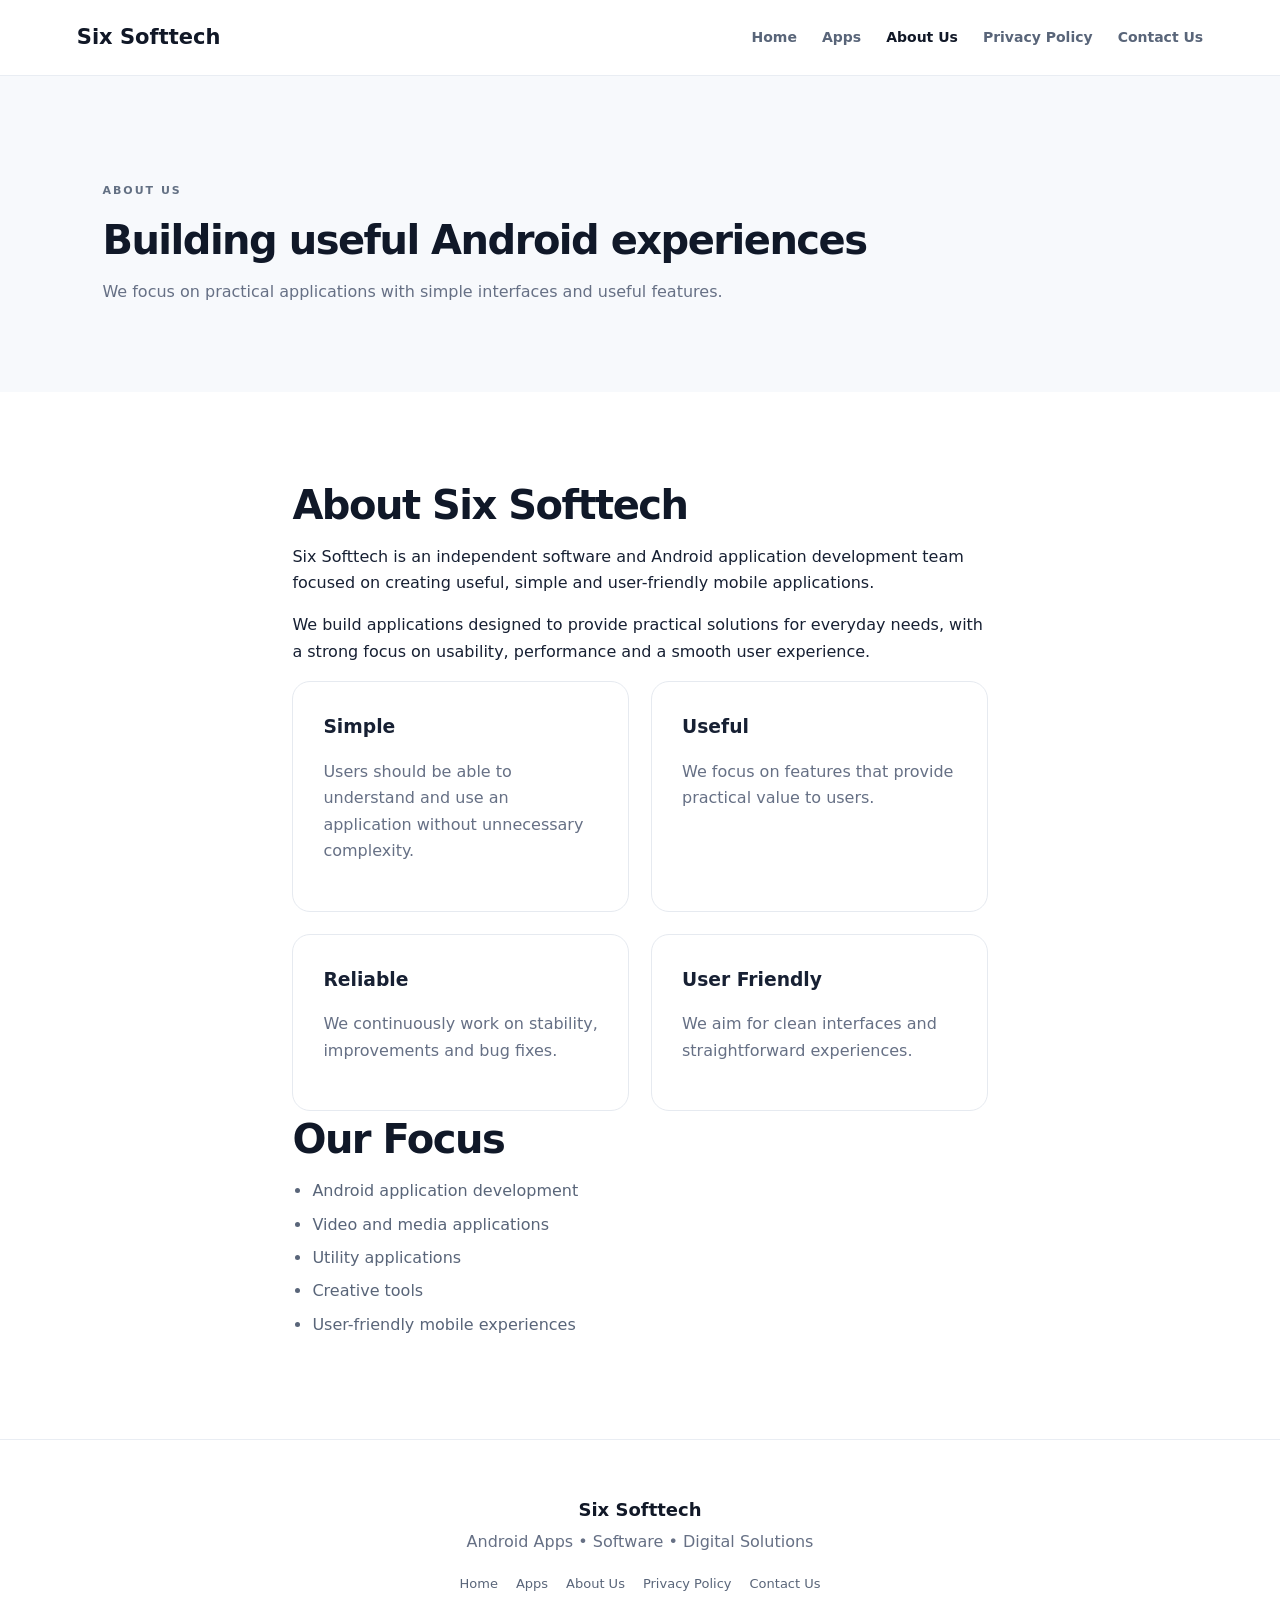
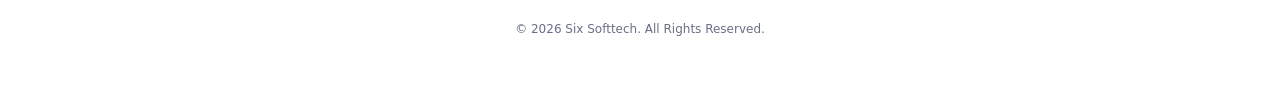
==== about.html @ 287194ec "Add files via upload" ====
<!DOCTYPE html>
<html lang="en">
<head>
  <meta charset="UTF-8"><meta name="viewport" content="width=device-width, initial-scale=1.0">
  <meta name="description" content="About Six Softtech and our Android application development.">
  <title>About Us | Six Softtech</title><link rel="stylesheet" href="style.css">
</head>
<body>
<header class="nav"><a class="brand" href="index.html">Six Softtech</a><nav><a href="index.html">Home</a><a href="apps.html">Apps</a><a class="active" href="about.html">About Us</a><a href="privacy.html">Privacy Policy</a><a href="contact.html">Contact Us</a></nav></header>
<main>
<section class="page-hero"><span class="eyebrow">ABOUT US</span><h1>Building useful Android experiences</h1><p>We focus on practical applications with simple interfaces and useful features.</p></section>
<section class="section narrow">
<h2>About Six Softtech</h2>
<p>Six Softtech is an independent software and Android application development team focused on creating useful, simple and user-friendly mobile applications.</p>
<p>We build applications designed to provide practical solutions for everyday needs, with a strong focus on usability, performance and a smooth user experience.</p>
<div class="grid two">
<article class="card"><h3>Simple</h3><p>Users should be able to understand and use an application without unnecessary complexity.</p></article>
<article class="card"><h3>Useful</h3><p>We focus on features that provide practical value to users.</p></article>
<article class="card"><h3>Reliable</h3><p>We continuously work on stability, improvements and bug fixes.</p></article>
<article class="card"><h3>User Friendly</h3><p>We aim for clean interfaces and straightforward experiences.</p></article>
</div>
<h2>Our Focus</h2>
<ul class="check-list"><li>Android application development</li><li>Video and media applications</li><li>Utility applications</li><li>Creative tools</li><li>User-friendly mobile experiences</li></ul>
</section>
</main>
<footer><strong>Six Softtech</strong><p>Android Apps • Software • Digital Solutions</p><div class="footer-links"><a href="index.html">Home</a><a href="apps.html">Apps</a><a href="about.html">About Us</a><a href="privacy.html">Privacy Policy</a><a href="contact.html">Contact Us</a></div><small>© 2026 Six Softtech. All Rights Reserved.</small></footer>
</body>
</html>
---- style.css ----
*{box-sizing:border-box}html{scroll-behavior:smooth}body{margin:0;font-family:Inter,ui-sans-serif,system-ui,-apple-system,BlinkMacSystemFont,"Segoe UI",sans-serif;color:#172033;background:#fff;line-height:1.65}.nav{height:76px;display:flex;align-items:center;justify-content:space-between;padding:0 6%;border-bottom:1px solid #e9edf3;background:rgba(255,255,255,.96);position:sticky;top:0;z-index:10}.brand{font-size:21px;font-weight:800;color:#111827;text-decoration:none}.nav nav{display:flex;gap:25px}.nav nav a{color:#596579;text-decoration:none;font-size:14px;font-weight:600}.nav nav a:hover,.nav nav a.active{color:#111827}.hero{min-height:610px;display:flex;align-items:center;padding:90px 8%;background:linear-gradient(135deg,#f5f7ff 0%,#fff 55%,#f7fbff 100%)}.hero-copy{max-width:760px}.eyebrow{display:inline-block;letter-spacing:2px;font-size:11px;font-weight:800;color:#637083;margin-bottom:12px}.hero h1{font-size:clamp(46px,7vw,82px);line-height:1.02;letter-spacing:-3px;margin:0 0 24px;color:#101828}.hero h1 span{color:#52647e}.hero p{font-size:19px;color:#667085;max-width:650px}.actions{display:flex;gap:12px;margin-top:30px}.button{display:inline-block;padding:13px 21px;border-radius:10px;text-decoration:none;font-weight:700;font-size:14px}.primary{background:#111827;color:#fff}.primary:hover{background:#273244}.secondary{border:1px solid #d5dbe5;color:#253044;background:#fff}.light{background:#fff;color:#111827}.section{padding:85px 8%}.section.soft{background:#f7f9fc}.section-heading{max-width:700px;margin-bottom:38px}.section h2,.page-hero h1{font-size:40px;line-height:1.15;letter-spacing:-1.5px;margin:5px 0 13px;color:#101828}.section-heading p,.page-hero p{color:#667085}.grid{display:grid;gap:22px}.grid.three{grid-template-columns:repeat(3,1fr)}.grid.two{grid-template-columns:repeat(2,1fr)}.card,.app-card,.large-app,.contact-box{background:#fff;border:1px solid #e6eaf0;border-radius:18px;padding:30px}.icon{width:46px;height:46px;border-radius:12px;background:#eef2f7;display:grid;place-items:center;font-weight:800;margin-bottom:18px}.card h3,.app-card h3{margin:0 0 8px}.card p,.app-card p,.large-app p{color:#667085}.app-card{display:flex;gap:20px;align-items:flex-start}.app-icon{width:70px;height:70px;min-width:70px;border-radius:17px;background:#111827;color:#fff;display:grid;place-items:center;font-weight:900;font-size:17px}.app-icon.big{width:90px;height:90px;font-size:22px;margin-bottom:20px}.text-link{font-weight:700;color:#111827;text-decoration:none}.cta{margin:40px 8% 85px;padding:50px;border-radius:22px;background:#111827;color:#fff;display:flex;justify-content:space-between;align-items:center;gap:30px}.cta h2{font-size:34px;line-height:1.2;margin:4px 0 8px}.cta p{color:#c7ced9}.page-hero{padding:100px 8% 70px;background:#f7f9fc}.narrow{max-width:900px;margin:auto}.large-app{min-height:480px}.large-app h2{font-size:30px}.large-app h3{font-size:16px;margin-top:28px}.large-app ul,.check-list{padding-left:20px;color:#596579}.large-app li,.check-list li{margin:7px 0}.tag{font-size:10px;font-weight:800;letter-spacing:1.5px;color:#6b778a}.notice{margin-top:30px;padding:22px;border:1px dashed #cdd5df;border-radius:14px;color:#667085}.policy h2{font-size:24px;margin-top:34px}.policy p{color:#596579}.contact-box{margin-bottom:35px}.contact-item{padding:17px 0;border-top:1px solid #e8ecf1;display:flex;justify-content:space-between;gap:20px}.contact-item span{font-size:11px;font-weight:800;letter-spacing:1.2px;color:#7a8698}.contact-item a{color:#111827;font-weight:700}footer{text-align:center;padding:55px 8%;border-top:1px solid #e9edf3;color:#667085}footer strong{color:#111827;font-size:18px}footer p{margin:4px 0 18px}.footer-links{display:flex;justify-content:center;flex-wrap:wrap;gap:18px;margin-bottom:20px}.footer-links a{color:#596579;text-decoration:none;font-size:13px}.footer-links a:hover{color:#111827}footer small{font-size:12px}@media(max-width:800px){.nav{height:auto;min-height:70px;padding:15px 5%;align-items:flex-start}.nav nav{gap:12px;flex-wrap:wrap;justify-content:flex-end}.nav nav a{font-size:12px}.hero{min-height:540px;padding:70px 6%}.hero h1{letter-spacing:-2px}.section{padding:65px 6%}.grid.three,.grid.two{grid-template-columns:1fr}.page-hero{padding:75px 6% 55px}.cta{margin:25px 6% 65px;padding:35px;display:block}.cta .button{margin-top:15px}.contact-item{display:block}.contact-item span{display:block;margin-bottom:5px}}
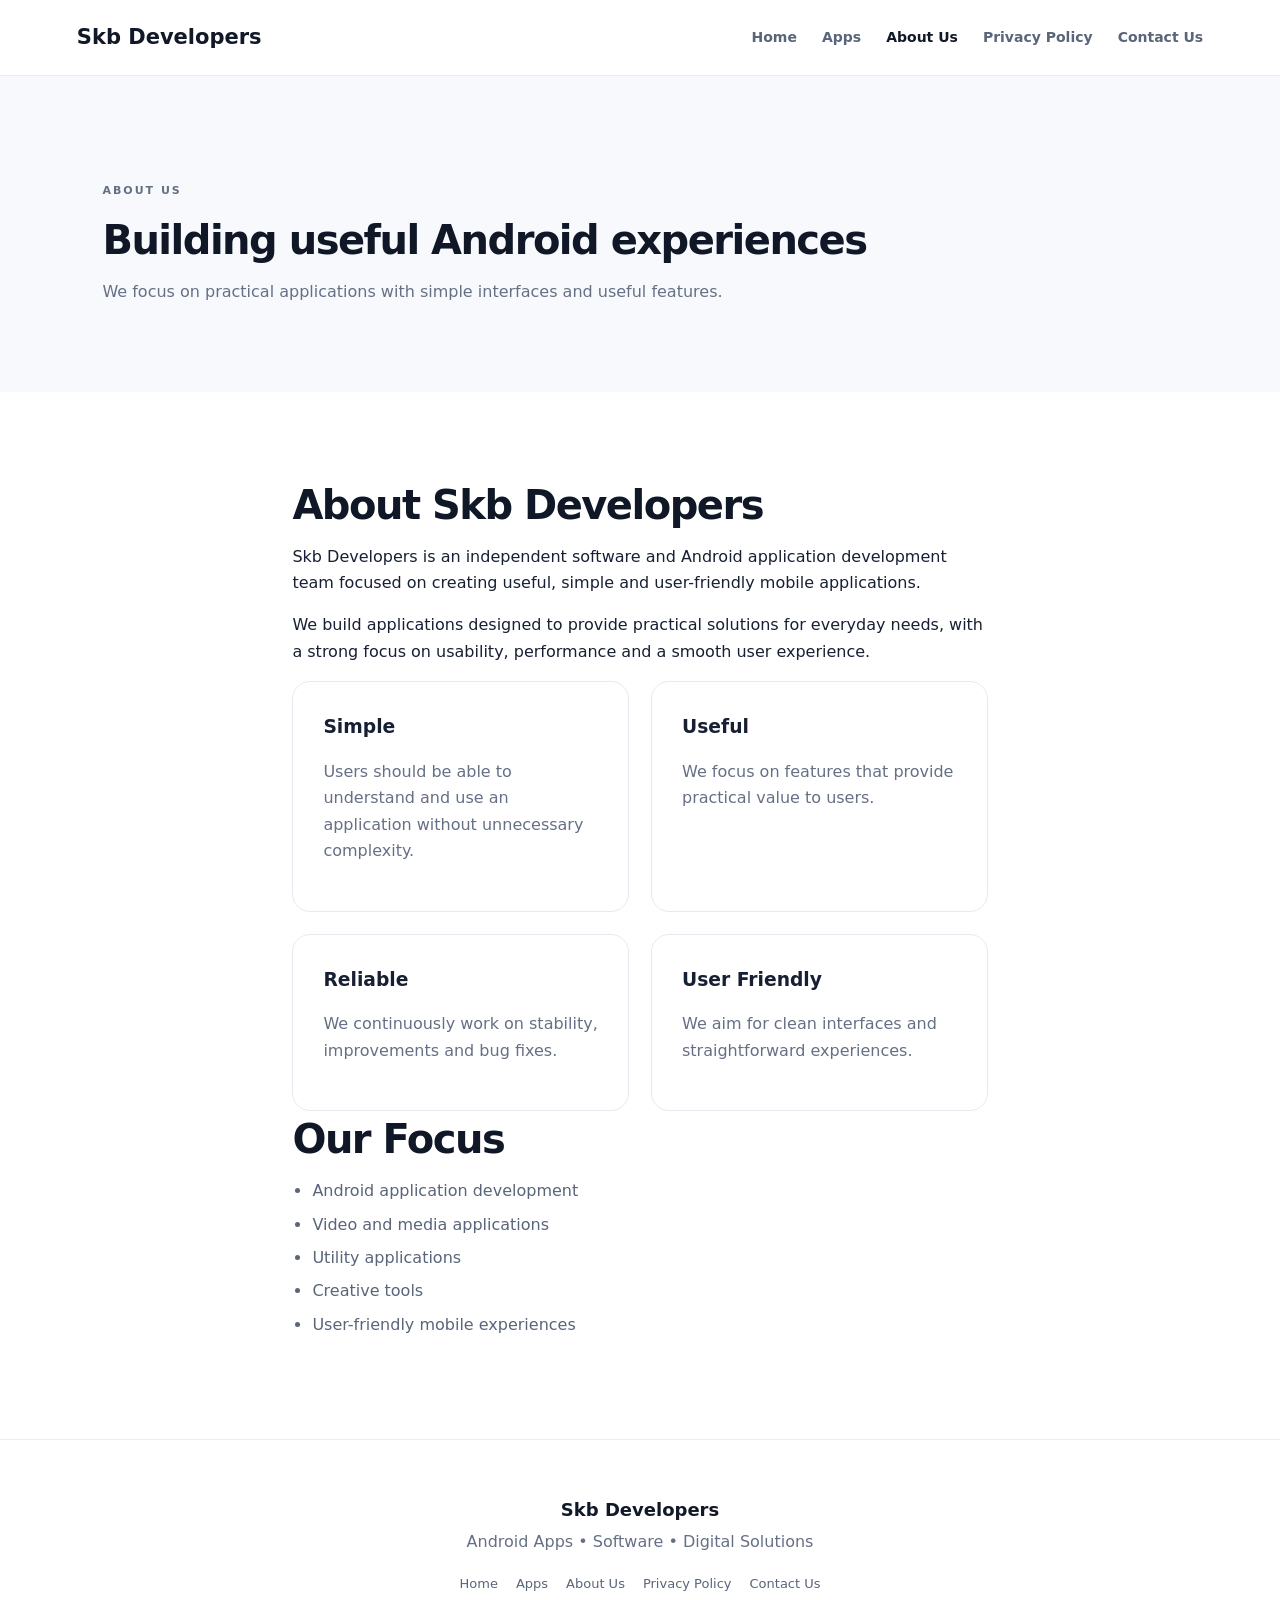
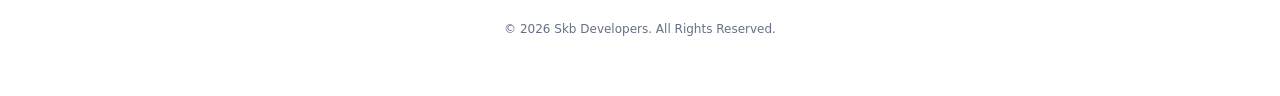
==== commit 1abe2ed3: "Update about.html" ====
--- a/about.html
+++ b/about.html
@@ -2,16 +2,16 @@
 <html lang="en">
 <head>
   <meta charset="UTF-8"><meta name="viewport" content="width=device-width, initial-scale=1.0">
-  <meta name="description" content="About Six Softtech and our Android application development.">
-  <title>About Us | Six Softtech</title><link rel="stylesheet" href="style.css">
+  <meta name="description" content="About Skb Developers and our Android application development.">
+  <title>About Us | Skb Developers</title><link rel="stylesheet" href="style.css">
 </head>
 <body>
-<header class="nav"><a class="brand" href="index.html">Six Softtech</a><nav><a href="index.html">Home</a><a href="apps.html">Apps</a><a class="active" href="about.html">About Us</a><a href="privacy.html">Privacy Policy</a><a href="contact.html">Contact Us</a></nav></header>
+<header class="nav"><a class="brand" href="index.html">Skb Developers</a><nav><a href="index.html">Home</a><a href="apps.html">Apps</a><a class="active" href="about.html">About Us</a><a href="privacy.html">Privacy Policy</a><a href="contact.html">Contact Us</a></nav></header>
 <main>
 <section class="page-hero"><span class="eyebrow">ABOUT US</span><h1>Building useful Android experiences</h1><p>We focus on practical applications with simple interfaces and useful features.</p></section>
 <section class="section narrow">
-<h2>About Six Softtech</h2>
-<p>Six Softtech is an independent software and Android application development team focused on creating useful, simple and user-friendly mobile applications.</p>
+<h2>About Skb Developers</h2>
+<p>Skb Developers is an independent software and Android application development team focused on creating useful, simple and user-friendly mobile applications.</p>
 <p>We build applications designed to provide practical solutions for everyday needs, with a strong focus on usability, performance and a smooth user experience.</p>
 <div class="grid two">
 <article class="card"><h3>Simple</h3><p>Users should be able to understand and use an application without unnecessary complexity.</p></article>
@@ -23,6 +23,6 @@
 <ul class="check-list"><li>Android application development</li><li>Video and media applications</li><li>Utility applications</li><li>Creative tools</li><li>User-friendly mobile experiences</li></ul>
 </section>
 </main>
-<footer><strong>Six Softtech</strong><p>Android Apps • Software • Digital Solutions</p><div class="footer-links"><a href="index.html">Home</a><a href="apps.html">Apps</a><a href="about.html">About Us</a><a href="privacy.html">Privacy Policy</a><a href="contact.html">Contact Us</a></div><small>© 2026 Six Softtech. All Rights Reserved.</small></footer>
+<footer><strong>Skb Developers</strong><p>Android Apps • Software • Digital Solutions</p><div class="footer-links"><a href="index.html">Home</a><a href="apps.html">Apps</a><a href="about.html">About Us</a><a href="privacy.html">Privacy Policy</a><a href="contact.html">Contact Us</a></div><small>© 2026 Skb Developers. All Rights Reserved.</small></footer>
 </body>
 </html>
